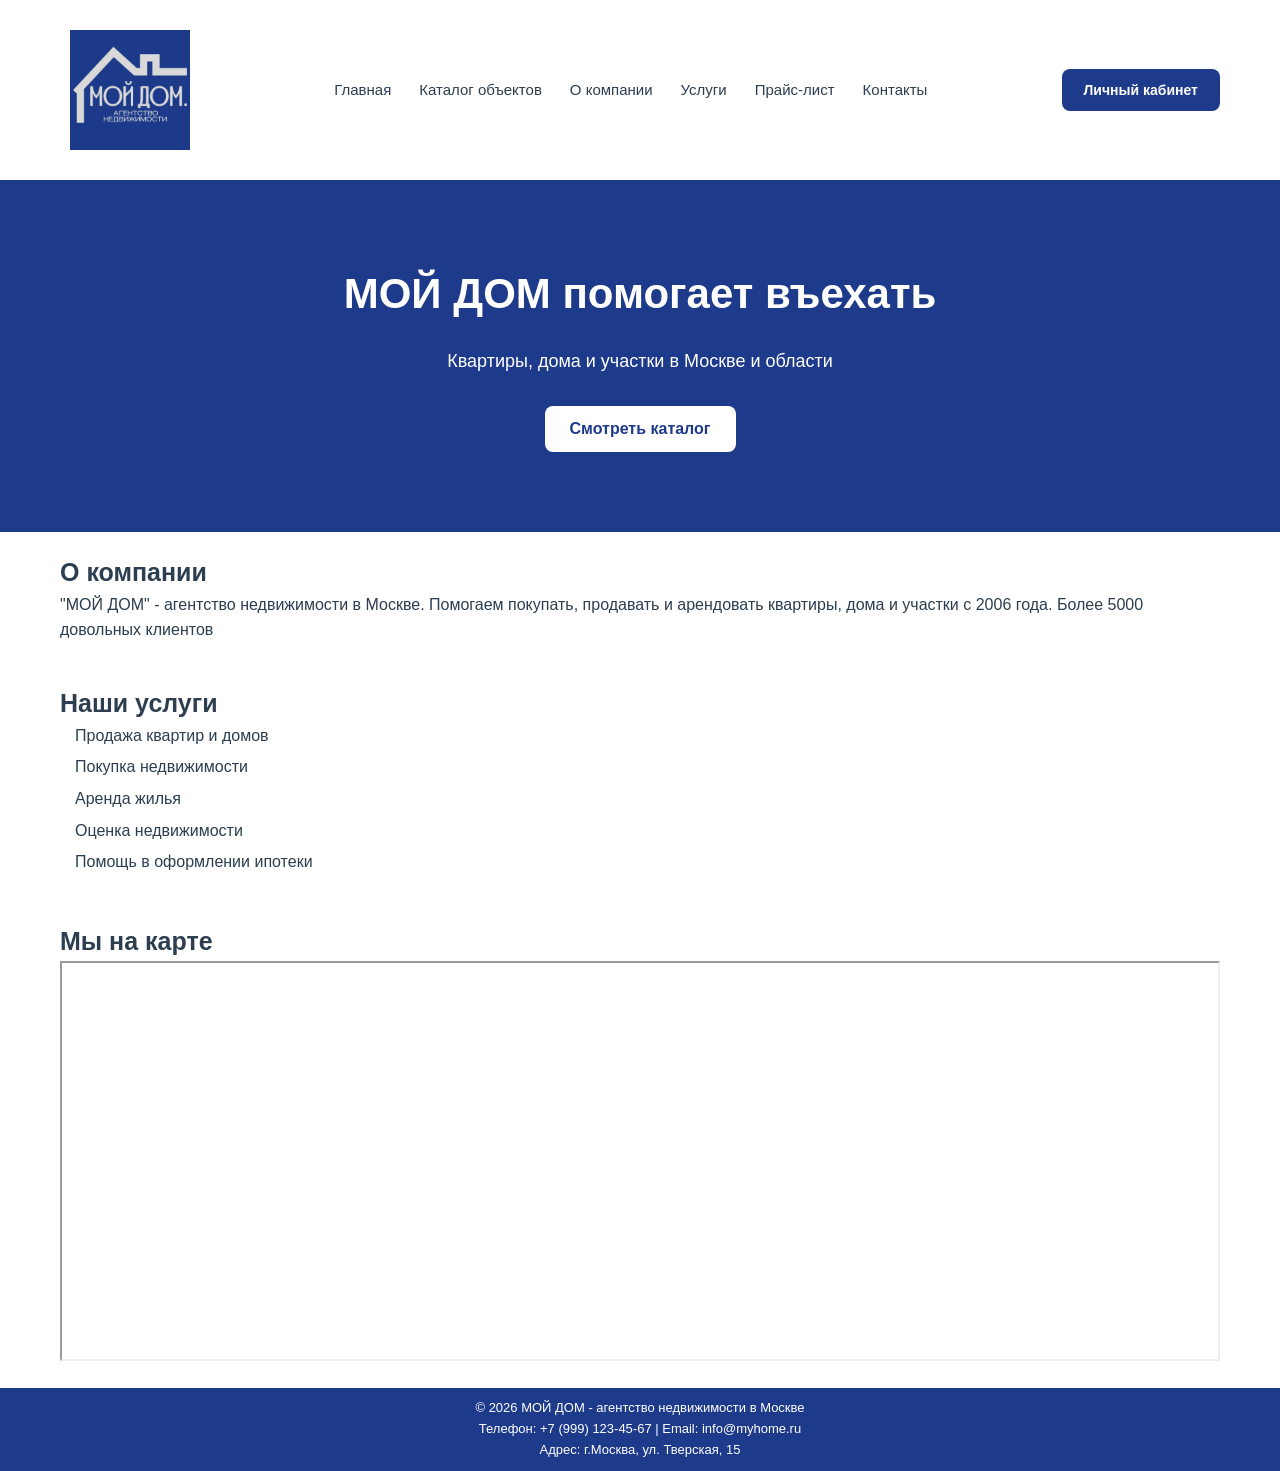
==== index.html @ eed64939 "Загрузка сайта" ====
<!DOCTYPE html>
<html lang="ru">
    <head>
        <meta charset="UTF-8">
        <meta name="viewport" content="width=device-width, initial-scale=1.0">
        <link rel="stylesheet" href="css/styles.css">
        <title>МОЙ ДОМ - агентство недвижимости в Москве</title>
    </head>
    <body>
        <header>
            <div class="container">
                <a href="index.html" class="logo">
                    <img src="images/logo.jpg" alt="МОЙ ДОМ">
                </a>
                <nav>
                    <ul>
                        <li><a href="index.html">Главная</a></li>
                        <li><a href="catalog.html">Каталог объектов</a></li>
                        <li><a href="about.html">О компании</a></li>
                        <li><a href="services.html">Услуги</a></li>
                        <li><a href="price.html">Прайс-лист</a></li>
                        <li><a href="contacts.html">Контакты</a></li>
                    </ul>
                </nav>
                <a href="login.html" class="btn-login">Личный кабинет</a>
            </div>
        </header>

        <main>
            <section class="hero">
                <h1>МОЙ ДОМ помогает въехать</h1>
                <p>Квартиры, дома и участки в Москве и области</p>
                <a href="catalog.html" class="hero-btn">Смотреть каталог</a>
            </section>
            <section class="section">
                <div class="container">
                    <h2>О компании</h2>
                    <p>"МОЙ ДОМ" - агентство недвижимости в Москве. Помогаем покупать, продавать и арендовать квартиры, дома и участки с 2006 года. Более 5000 довольных клиентов</p>
                </div>
            </section>
            <section class="section">
                <div class="container">
                    <h2>Наши услуги</h2>
                    <ul>
                        <li>Продажа квартир и домов</li>
                        <li>Покупка недвижимости</li>
                        <li>Аренда жилья</li>
                        <li>Оценка недвижимости</li>
                        <li>Помощь в оформлении ипотеки</li>
                    </ul>
                </div>
            </section>
            <section class="section">
                <div class="container">
                    <h2>Мы на карте</h2>
                    <iframe src="https://yandex.ru/map-widget/v1/?ll=37.617700%2C55.755800&z=12" width="100%" height="400"></iframe>
                </div>
            </section>
        </main>

        <footer>
            <div class="container">
                <p>&copy; 2026 МОЙ ДОМ - агентство недвижимости в Москве</p>
                <p>Телефон: +7 (999) 123-45-67 | Email: info@myhome.ru</p>
                <p>Адрес: г.Москва, ул. Тверская, 15</p>
            </div>
        </footer>
    </body>
</html>
---- css/styles.css ----
*{
    margin: 0;
    padding: 0;
    box-sizing: border-box;
}

body{
    font-family: 'Segoe UI', Arial, sans-serif;
    color: #2c3e50;
    background-color: #ffffff;
    line-height: 1.6;
}

.container{
    max-width: 1200px;
    margin: 0 auto;
    padding: 0 20px;
}

a{
    text-decoration: none;
    color: inherit;
}

ul{
    list-style: none;
}

header{
    background-color: #ffffff;
    position: sticky;
    top: 0;
    z-index: 100;
}

header .container {
    display: flex;
    align-items: center;
    justify-content: space-between;
    padding: 20px;
}

.logo {
    font-size: 24px;
    font-weight: 700;
    color: #1e3a8a;
}

.logo:hover {
    color: #2563eb;
}

.logo img {
    height: 120px;
    width: auto;
    display: block;
    margin: 10px;
}

nav ul {
    display: flex;
    gap: 28px;
}

nav a {
    font-size: 15px;
    color: #2c3e50;
    font-weight: 500;
}

nav a:hover {
    color: #2563eb;
}

.btn-login {
    background-color: #1e3a8a;
    color: #ffffff;
    padding: 10px 22px;
    border-radius: 8px;
    font-size: 14px;
    font-weight: 600;
}

.btn-login:hover {
    background-color: #2563eb;
}

.hero{
    background-color: #1e3a8a;
    color:#ffffff;
    padding: 80px 0;
    text-align: center;
}

.hero h1{
    font-size: 42px;
    font-weight: 700;
    margin-bottom: 20px;
}

.hero p {
    font-size: 18px;
    margin-bottom: 30px;
}

.hero-btn {
    display: inline-block;
    background-color: #ffffff;
    color: #1e3a8a;
    padding: 10px 25px;
    border-radius: 8px;
    font-weight: 600;
}

.hero-btn:hover {
    background-color: #f0f0f0;
}

.section{
    background-color: #ffffff;
    color: #2c3e50;
    padding: 20px 5px;
}

.section h2{
    font-size: 25px;
    font-weight: 700;
}

.section h3{
    font-size: 15px;
    font-weight: 700;
}

.section ul li {
    font-size: 16px;
    margin-bottom: 6px;
    padding-left: 15px;
}

footer{
    background-color: #1e3a8a;
    color:#ffffff;
    text-align: center;
    padding: 10px;
}

footer p{
    font-size: 13px;
}

.objects-grid{
    display: grid;
    grid-template-columns: repeat(3, 1fr);
    gap: 25px;
    margin-top: 20px;
}

.object-card{
    border-radius: 10px;
}

.object-card img{
    width: 100%;
    height: 200px;
    object-fit: cover;
    border-radius: 10px;
}

.object-info{
    padding: 5px;
}

.object-price{
    font-size: 20px;
    font-weight: 700;
    color: #1e3a8a;
}

.object-title{
    font-size: 13px;
    font-weight: 500;
    color: #7e8599;
}

.object-address{
    font-size: 13px;
    font-weight: 500;
    color: #7e8599;
}

.object-features{
    display: flex;
    gap: 5px;
    font-size: 13px;
    font-weight: 500;
    color: #7e8599;
}

.price-table{
    width: 100%;
    border-collapse:collapse;
    margin-top: 30px;
    margin-bottom: 30px;
}

.price-table th{
    background-color:#1e3a8a;
    color:#ffffff;
    padding: 10px;
    font-size: 16px;
}

.price-table td{
    padding: 10px;
    font-size: 15px;
}

.price-table tbody tr:nth-child(even) {
    background-color: #f8fafc;
}

.price-table tbody tr:nth-child(4) {
    background-color: #fef3c7;
}

.services-list{
    display: grid;
    grid-template-columns: repeat(2, 1fr);
    margin: 10px;
    gap: 10px;
}

.service-item{
    background-color:#f8fafc;
    padding: 25px;
    border-radius: 10px;
}

.service-item h3{
    font-size: 18px;
    font-weight: 600;
    color:#2563eb;
    margin-bottom: 5px;
}

.service-item p{
    font-size: 14px;
    color:#2c3e50;
}

.contacts-list{
    margin:10px;
    background-color:#f8fafc;
    border-radius: 5px;
    padding: 10px;
}

.login-form{
    display:flex;
    flex-direction: column;
    gap: 10px;
    max-width: 500px;
    margin: 30px auto;
    padding: 30px;
    background-color:#e0e5f5;
    border-radius: 10px;
}

.login-form label{
    color:#2c3e50;
    font-weight: 500;
}

.login-form input{
    padding: 5px;
}

.login-form button{
    padding: 5px;
    margin-top: 15px;
    background-color: #1e3a8a;
    color:#ffffff;
    border-radius: 5px;
    font-size: 15px;
    font-weight:600;
    cursor: pointer;
}

.login-form button:hover{
    background-color: #2563eb;
}
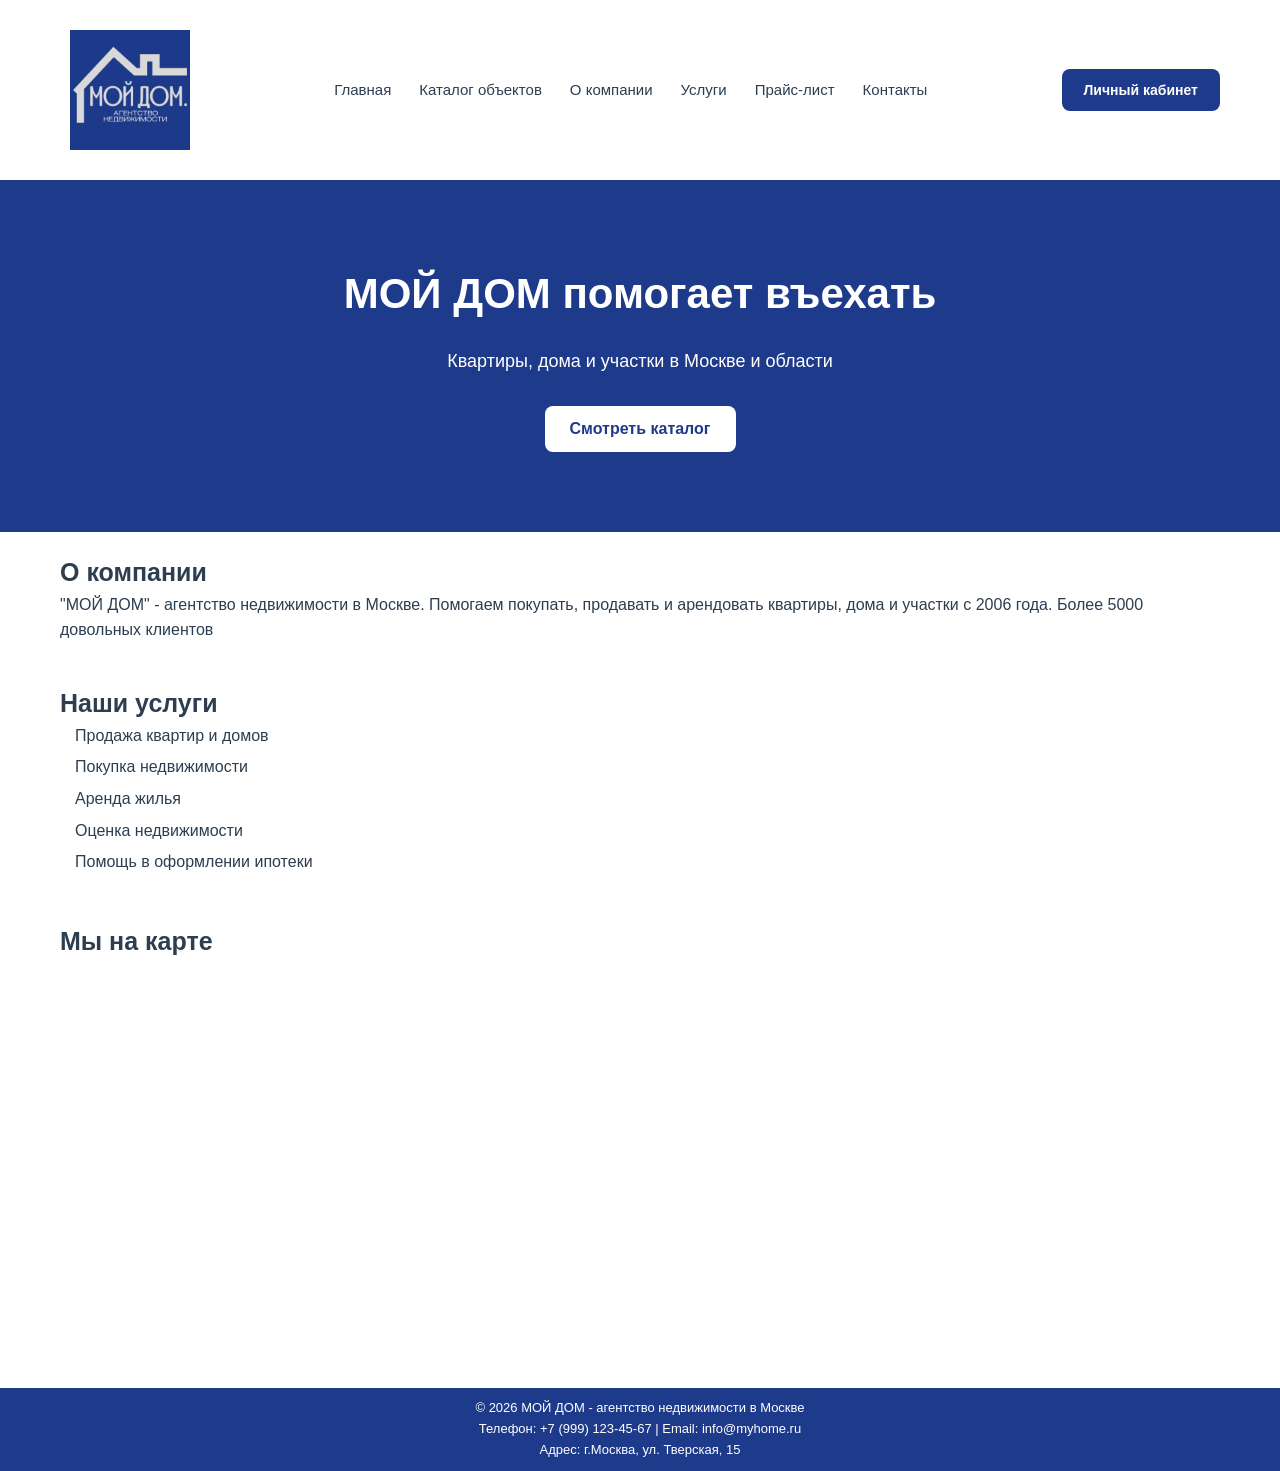
==== commit 0c5893e2: "Добавлен адаптив. Обновлен логотип." ====
--- a/index.html
+++ b/index.html
@@ -3,7 +3,7 @@
     <head>
         <meta charset="UTF-8">
         <meta name="viewport" content="width=device-width, initial-scale=1.0">
-        <link rel="stylesheet" href="css/styles.css">
+        <link rel="stylesheet" href="styles.css">
         <title>МОЙ ДОМ - агентство недвижимости в Москве</title>
     </head>
     <body>
@@ -53,7 +53,7 @@
             <section class="section">
                 <div class="container">
                     <h2>Мы на карте</h2>
-                    <iframe src="https://yandex.ru/map-widget/v1/?ll=37.617700%2C55.755800&z=12" width="100%" height="400"></iframe>
+                    <iframe src="https://yandex.ru/map-widget/v1/?ll=37.617700%2C55.755800&z=12"></iframe>
                 </div>
             </section>
         </main>
@@ -65,5 +65,9 @@
                 <p>Адрес: г.Москва, ул. Тверская, 15</p>
             </div>
         </footer>
+
+        <button id="scrollTop" title="Наверх">^</button>
+
+        <script src="js/script.js"></script>
     </body>
 </html>
--- a/styles.css
+++ b/styles.css
@@ -0,0 +1,397 @@
+*{
+    margin: 0;
+    padding: 0;
+    box-sizing: border-box;
+}
+
+body{
+    font-family: 'Segoe UI', Arial, sans-serif;
+    color: #2c3e50;
+    background-color: #ffffff;
+    line-height: 1.6;
+}
+
+.container{
+    max-width: 1200px;
+    margin: 0 auto;
+    padding: 0 20px;
+}
+
+a{
+    text-decoration: none;
+    color: inherit;
+}
+
+ul{
+    list-style: none;
+}
+
+header{
+    background-color: #ffffff;
+    position: sticky;
+    top: 0;
+    z-index: 100;
+}
+
+header .container {
+    display: flex;
+    align-items: center;
+    justify-content: space-between;
+    padding: 20px;
+}
+
+.logo {
+    font-size: 24px;
+    font-weight: 700;
+    color: #1e3a8a;
+}
+
+.logo:hover {
+    color: #2563eb;
+}
+
+.logo img {
+    height: 120px;
+    width: auto;
+    display: block;
+    margin: 10px;
+}
+
+nav ul {
+    display: flex;
+    gap: 28px;
+}
+
+nav a {
+    font-size: 15px;
+    color: #2c3e50;
+    font-weight: 500;
+}
+
+nav a:hover {
+    color: #2563eb;
+}
+
+.btn-login {
+    background-color: #1e3a8a;
+    color: #ffffff;
+    padding: 10px 22px;
+    border-radius: 8px;
+    font-size: 14px;
+    font-weight: 600;
+}
+
+.btn-login:hover {
+    background-color: #2563eb;
+}
+
+.hero{
+    background-color: #1e3a8a;
+    color:#ffffff;
+    padding: 80px 0;
+    text-align: center;
+}
+
+.hero h1{
+    font-size: 42px;
+    font-weight: 700;
+    margin-bottom: 20px;
+}
+
+.hero p {
+    font-size: 18px;
+    margin-bottom: 30px;
+}
+
+.hero-btn {
+    display: inline-block;
+    background-color: #ffffff;
+    color: #1e3a8a;
+    padding: 10px 25px;
+    border-radius: 8px;
+    font-weight: 600;
+}
+
+.hero-btn:hover {
+    background-color: #f0f0f0;
+}
+
+.section{
+    background-color: #ffffff;
+    color: #2c3e50;
+    padding: 20px 5px;
+}
+
+.section h2{
+    font-size: 25px;
+    font-weight: 700;
+}
+
+.section h3{
+    font-size: 15px;
+    font-weight: 700;
+}
+
+.section ul li {
+    font-size: 16px;
+    margin-bottom: 6px;
+    padding-left: 15px;
+}
+
+footer{
+    background-color: #1e3a8a;
+    color:#ffffff;
+    text-align: center;
+    padding: 10px;
+}
+
+footer p{
+    font-size: 13px;
+}
+
+iframe{
+    width: 100%;
+    height: 400px;
+    border: none;
+}
+
+.objects-grid{
+    display: grid;
+    grid-template-columns: repeat(auto-fill, minmax(250px, 1fr));
+    gap: 25px;
+    margin-top: 20px;
+}
+
+.object-card{
+    border-radius: 10px;
+}
+
+.object-card img{
+    width: 100%;
+    height: 200px;
+    object-fit: cover;
+    border-radius: 10px;
+}
+
+.object-info{
+    padding: 5px;
+}
+
+.object-price{
+    font-size: 20px;
+    font-weight: 700;
+    color: #1e3a8a;
+}
+
+.object-title{
+    font-size: 13px;
+    font-weight: 500;
+    color: #7e8599;
+}
+
+.object-address{
+    font-size: 13px;
+    font-weight: 500;
+    color: #7e8599;
+}
+
+.object-features{
+    display: flex;
+    gap: 5px;
+    font-size: 13px;
+    font-weight: 500;
+    color: #7e8599;
+}
+
+.price-table{
+    width: 100%;
+    border-collapse:collapse;
+    margin-top: 30px;
+    margin-bottom: 30px;
+}
+
+.price-table th{
+    background-color:#1e3a8a;
+    color:#ffffff;
+    padding: 10px;
+    font-size: 16px;
+}
+
+.price-table td{
+    padding: 10px;
+    font-size: 15px;
+}
+
+.price-table tbody tr:nth-child(even) {
+    background-color: #f8fafc;
+}
+
+.price-table tbody tr:nth-child(4) {
+    background-color: #fef3c7;
+}
+
+.services-list{
+    display: grid;
+    grid-template-columns: repeat(2, 1fr);
+    margin: 10px;
+    gap: 10px;
+}
+
+.service-item{
+    background-color:#f8fafc;
+    padding: 25px;
+    border-radius: 10px;
+}
+
+.service-item h3{
+    font-size: 18px;
+    font-weight: 600;
+    color:#2563eb;
+    margin-bottom: 5px;
+}
+
+.service-item p{
+    font-size: 14px;
+    color:#2c3e50;
+}
+
+.contacts-list{
+    margin:10px;
+    background-color:#f8fafc;
+    border-radius: 5px;
+    padding: 10px;
+}
+
+.login-form{
+    display:flex;
+    flex-direction: column;
+    gap: 10px;
+    max-width: 500px;
+    margin: 30px auto;
+    padding: 30px;
+    background-color:#e0e5f5;
+    border-radius: 10px;
+}
+
+.login-form label{
+    color:#2c3e50;
+    font-weight: 500;
+}
+
+.login-form input{
+    padding: 5px;
+}
+
+.login-form button{
+    padding: 5px;
+    margin-top: 15px;
+    background-color: #1e3a8a;
+    color:#ffffff;
+    border-radius: 5px;
+    font-size: 15px;
+    font-weight:600;
+    cursor: pointer;
+}
+
+.login-form button:hover{
+    background-color: #2563eb;
+}
+
+.register-link {
+    color: #2563eb;
+    font-weight: 600;
+}
+
+.register-link:hover {
+    color: #1e3a8a;
+    text-decoration: underline;
+}
+
+.register-link:visited {
+    color: #6b21a8;
+}
+
+.register-link:active {
+    color: #dc2626;
+}
+
+#scrollTop{
+    position:fixed;
+    bottom:30px;
+    right:30px;
+    background-color: #ffffff;
+    color: #2c3e50;
+    padding: 10px 16px;
+    border-radius: 50%;
+    font-size: 20px;
+    cursor: pointer;
+    display: none;
+    z-index: 200; 
+}
+
+#scrollTop:hover{
+    background-color: #2563eb;
+}
+
+@media (max-width: 900px){
+    .objects-grid{
+        grid-template-columns: repeat(2, 1fr);
+    }
+
+    .services-list{
+        grid-template-columns: 1fr;
+    }
+
+    nav ul{
+        gap: 12px;
+        flex-wrap: wrap;
+        justify-content: center;
+    }
+
+    nav a{
+        font-size: 14px;
+    }
+
+    .btn-login{
+        padding: 8px 15px;
+        font-size: 12px;
+    }
+
+    .logo img{
+        height: 60px;
+    }
+}
+
+@media (max-width: 600px){
+    .objects-grid{
+        grid-template-columns: 1fr;
+    }
+
+    .hero h1{
+        font-size: 28px;
+    }
+
+    .hero p{
+        font-size: 12px;
+    }
+
+    header .container{
+        flex-wrap: wrap;
+        gap: 10px;
+        justify-content: center;
+    }
+
+    nav ul{
+        flex-wrap: wrap;
+        gap: 10px;
+    }
+
+    .btn-login{
+        padding: 8px 15px;
+        font-size: 12px;
+    }
+
+    .logo img{
+        height: 40px;
+    }
+}
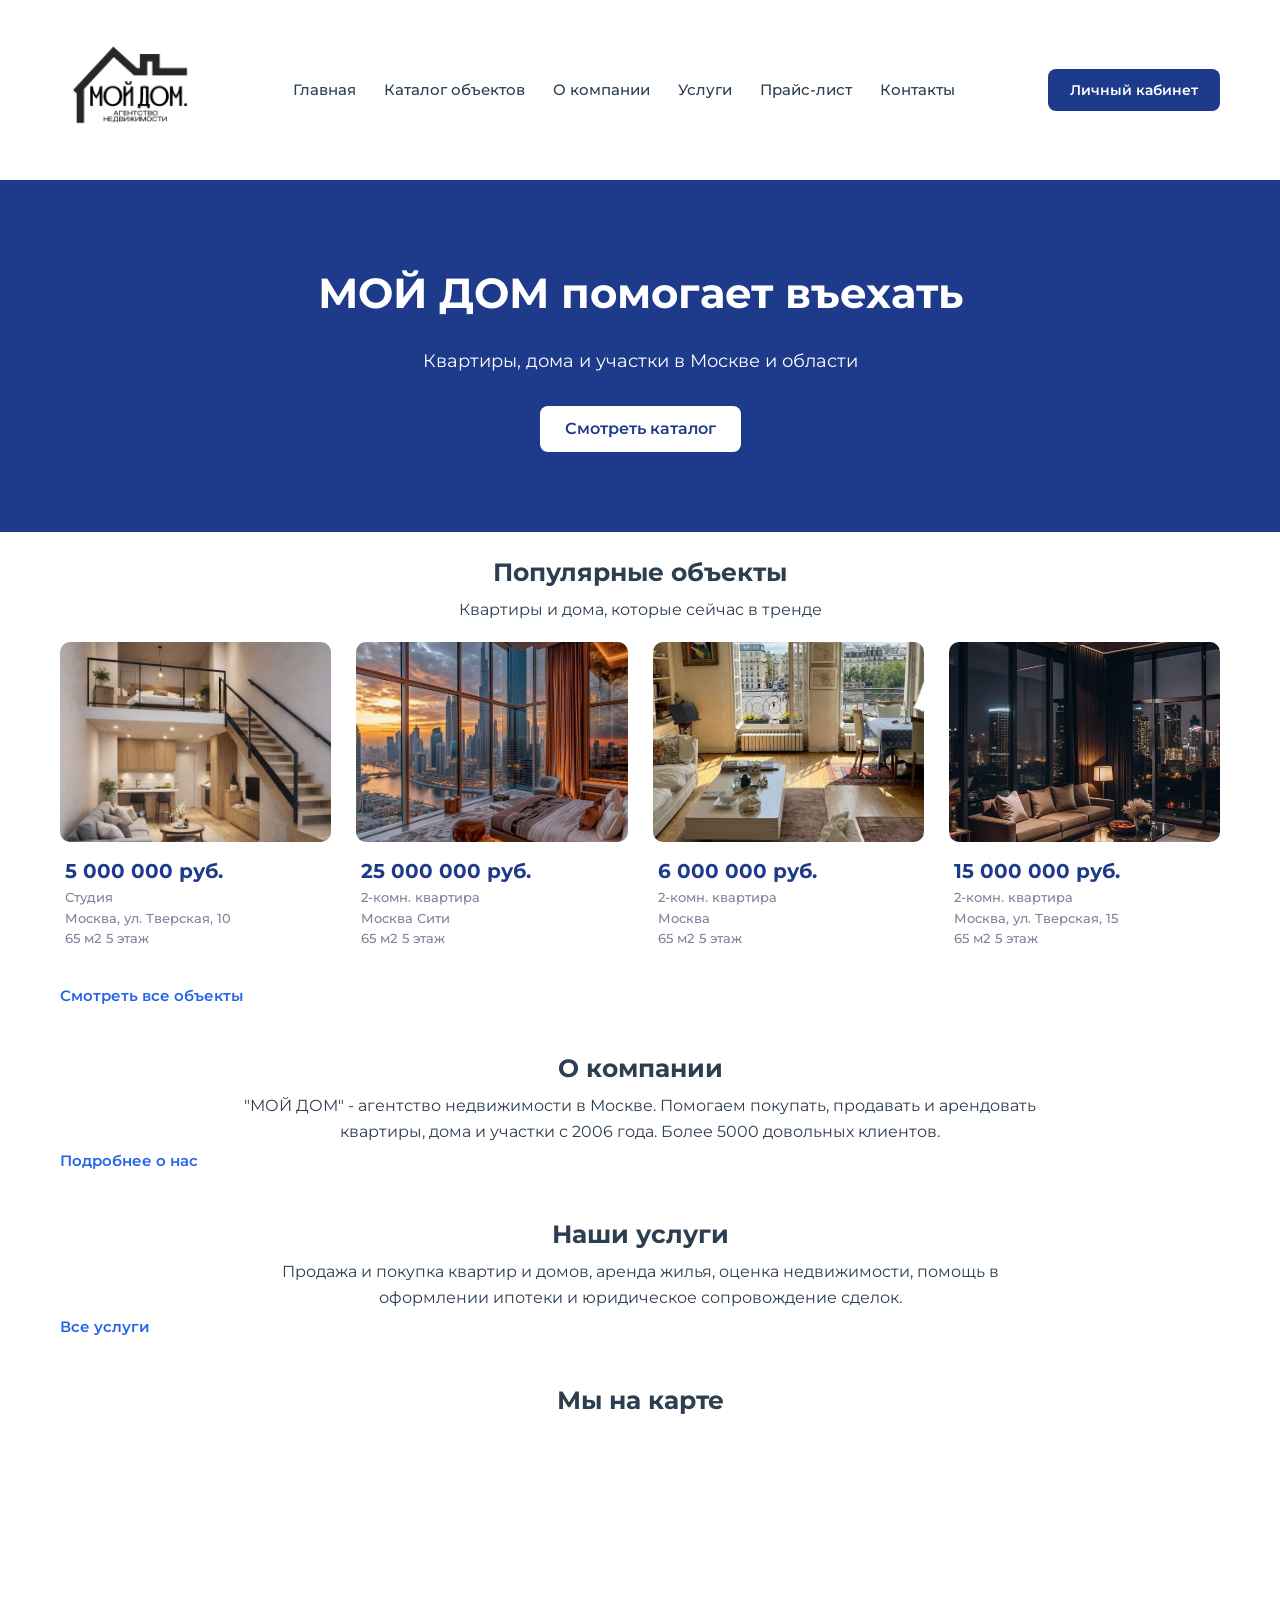
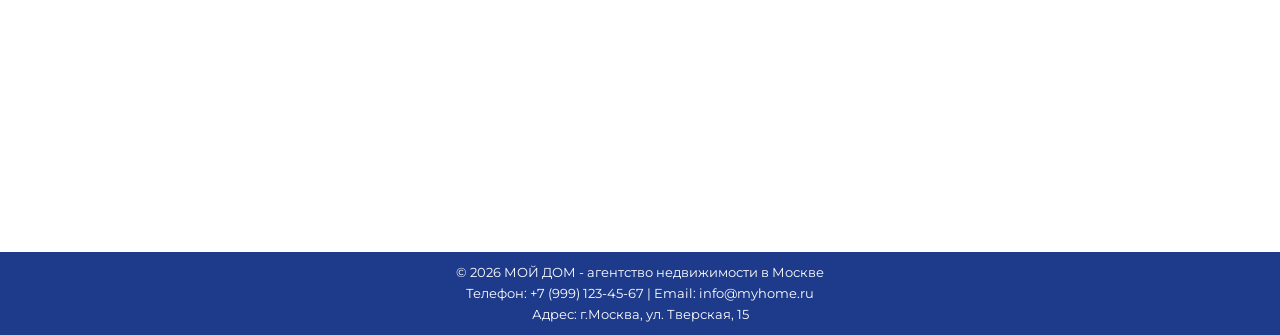
==== commit 80f59903: "Обновлен интерфейс" ====
--- a/index.html
+++ b/index.html
@@ -3,6 +3,7 @@
     <head>
         <meta charset="UTF-8">
         <meta name="viewport" content="width=device-width, initial-scale=1.0">
+        <link href="https://fonts.googleapis.com/css2?family=Montserrat:wght@400;500;600;700&display=swap" rel="stylesheet">
         <link rel="stylesheet" href="styles.css">
         <title>МОЙ ДОМ - агентство недвижимости в Москве</title>
     </head>
@@ -10,7 +11,7 @@
         <header>
             <div class="container">
                 <a href="index.html" class="logo">
-                    <img src="images/logo.jpg" alt="МОЙ ДОМ">
+                    <img src="images/logo.png" alt="МОЙ ДОМ">
                 </a>
                 <nav>
                     <ul>
@@ -32,24 +33,86 @@
                 <p>Квартиры, дома и участки в Москве и области</p>
                 <a href="catalog.html" class="hero-btn">Смотреть каталог</a>
             </section>
+
+            <section class="section">
+                <div class="container">
+                    <h2>Популярные объекты</h2>
+                    <p>Квартиры и дома, которые сейчас в тренде</p>
+                    <div class="objects-grid">
+
+                        <div class="object-card">
+                            <img src="images/kv1.jpg" alt="Студия">
+                            <div class="object-info">
+                                <p class="object-price">5 000 000 руб.</p>
+                                <p class="object-title">Студия</p>
+                                <p class="object-address">Москва, ул. Тверская, 10</p>
+                                <div class="object-features">
+                                    <span>65 м2</span>
+                                    <span>5 этаж</span>
+                                </div>
+                            </div>
+                        </div>
+
+                        <div class="object-card">
+                            <img src="images/kv2.jpg" alt="Квартира">
+                            <div class="object-info">
+                                <p class="object-price">25 000 000 руб.</p>
+                                <p class="object-title">2-комн. квартира</p>
+                                <p class="object-address">Москва Сити</p>
+                                <div class="object-features">
+                                    <span>65 м2</span>
+                                    <span>5 этаж</span>
+                                </div>
+                            </div>
+                        </div>
+
+                        <div class="object-card">
+                            <img src="images/kv3.jpg" alt="Квартира">
+                            <div class="object-info">
+                                <p class="object-price">6 000 000 руб.</p>
+                                <p class="object-title">2-комн. квартира</p>
+                                <p class="object-address">Москва</p>
+                                <div class="object-features">
+                                    <span>65 м2</span>
+                                    <span>5 этаж</span>
+                                </div>
+                            </div>
+                        </div>
+
+                        <div class="object-card">
+                            <img src="images/kv4.jpg" alt="Квартира">
+                            <div class="object-info">
+                                <p class="object-price">15 000 000 руб.</p>
+                                <p class="object-title">2-комн. квартира</p>
+                                <p class="object-address">Москва, ул. Тверская, 15</p>
+                                <div class="object-features">
+                                    <span>65 м2</span>
+                                    <span>5 этаж</span>
+                                </div>
+                            </div>
+                        </div>
+
+                        <a href="catalog.html" class="more-link">Смотреть все объекты</a>
+                    </div>   
+                </div>
+            </section>
+
             <section class="section">
                 <div class="container">
                     <h2>О компании</h2>
-                    <p>"МОЙ ДОМ" - агентство недвижимости в Москве. Помогаем покупать, продавать и арендовать квартиры, дома и участки с 2006 года. Более 5000 довольных клиентов</p>
+                    <p>"МОЙ ДОМ" - агентство недвижимости в Москве. Помогаем покупать, продавать и арендовать квартиры, дома и участки с 2006 года. Более 5000 довольных клиентов.</p>
+                    <a href="about.html" class="more-link">Подробнее о нас</a>
                 </div>
             </section>
+
             <section class="section">
                 <div class="container">
                     <h2>Наши услуги</h2>
-                    <ul>
-                        <li>Продажа квартир и домов</li>
-                        <li>Покупка недвижимости</li>
-                        <li>Аренда жилья</li>
-                        <li>Оценка недвижимости</li>
-                        <li>Помощь в оформлении ипотеки</li>
-                    </ul>
+                    <p>Продажа и покупка квартир и домов, аренда жилья, оценка недвижимости, помощь в оформлении ипотеки и юридическое сопровождение сделок.</p>
+                    <a href="services.html" class="more-link">Все услуги</a>
                 </div>
             </section>
+
             <section class="section">
                 <div class="container">
                     <h2>Мы на карте</h2>
--- a/styles.css
+++ b/styles.css
@@ -5,7 +5,7 @@
 }
 
 body{
-    font-family: 'Segoe UI', Arial, sans-serif;
+    font-family: 'Montserrat', Arial, sans-serif;
     color: #2c3e50;
     background-color: #ffffff;
     line-height: 1.6;
@@ -125,17 +125,41 @@
 .section h2{
     font-size: 25px;
     font-weight: 700;
+    padding-bottom: 5px;
+    text-align: center;
 }
 
 .section h3{
-    font-size: 15px;
+    font-size: 18px;
     font-weight: 700;
+    padding: 5px;
+    text-align: center;
+}
+
+.section p{
+    max-width: 800px;
+    margin: 0 auto;
+    text-align: center;
 }
 
 .section ul li {
     font-size: 16px;
     margin-bottom: 6px;
     padding-left: 15px;
+    text-align: center;
+}
+
+.more-link{
+    display: inline-block;
+    margin-top: 5px;
+    color: #2563eb;
+    font-weight: 600;
+    font-size: 15px;
+}
+
+.more-link:hover{
+    color:  #1e3a8a;
+    text-decoration: underline;
 }
 
 footer{
@@ -175,6 +199,10 @@
 
 .object-info{
     padding: 5px;
+}
+
+.object-info p{
+    text-align: left;
 }
 
 .object-price{
@@ -260,6 +288,12 @@
     background-color:#f8fafc;
     border-radius: 5px;
     padding: 10px;
+}
+
+.section .contacts-list li{
+    font-size: 16px;
+    margin-bottom: 10px;
+    text-align: left;
 }
 
 .login-form{
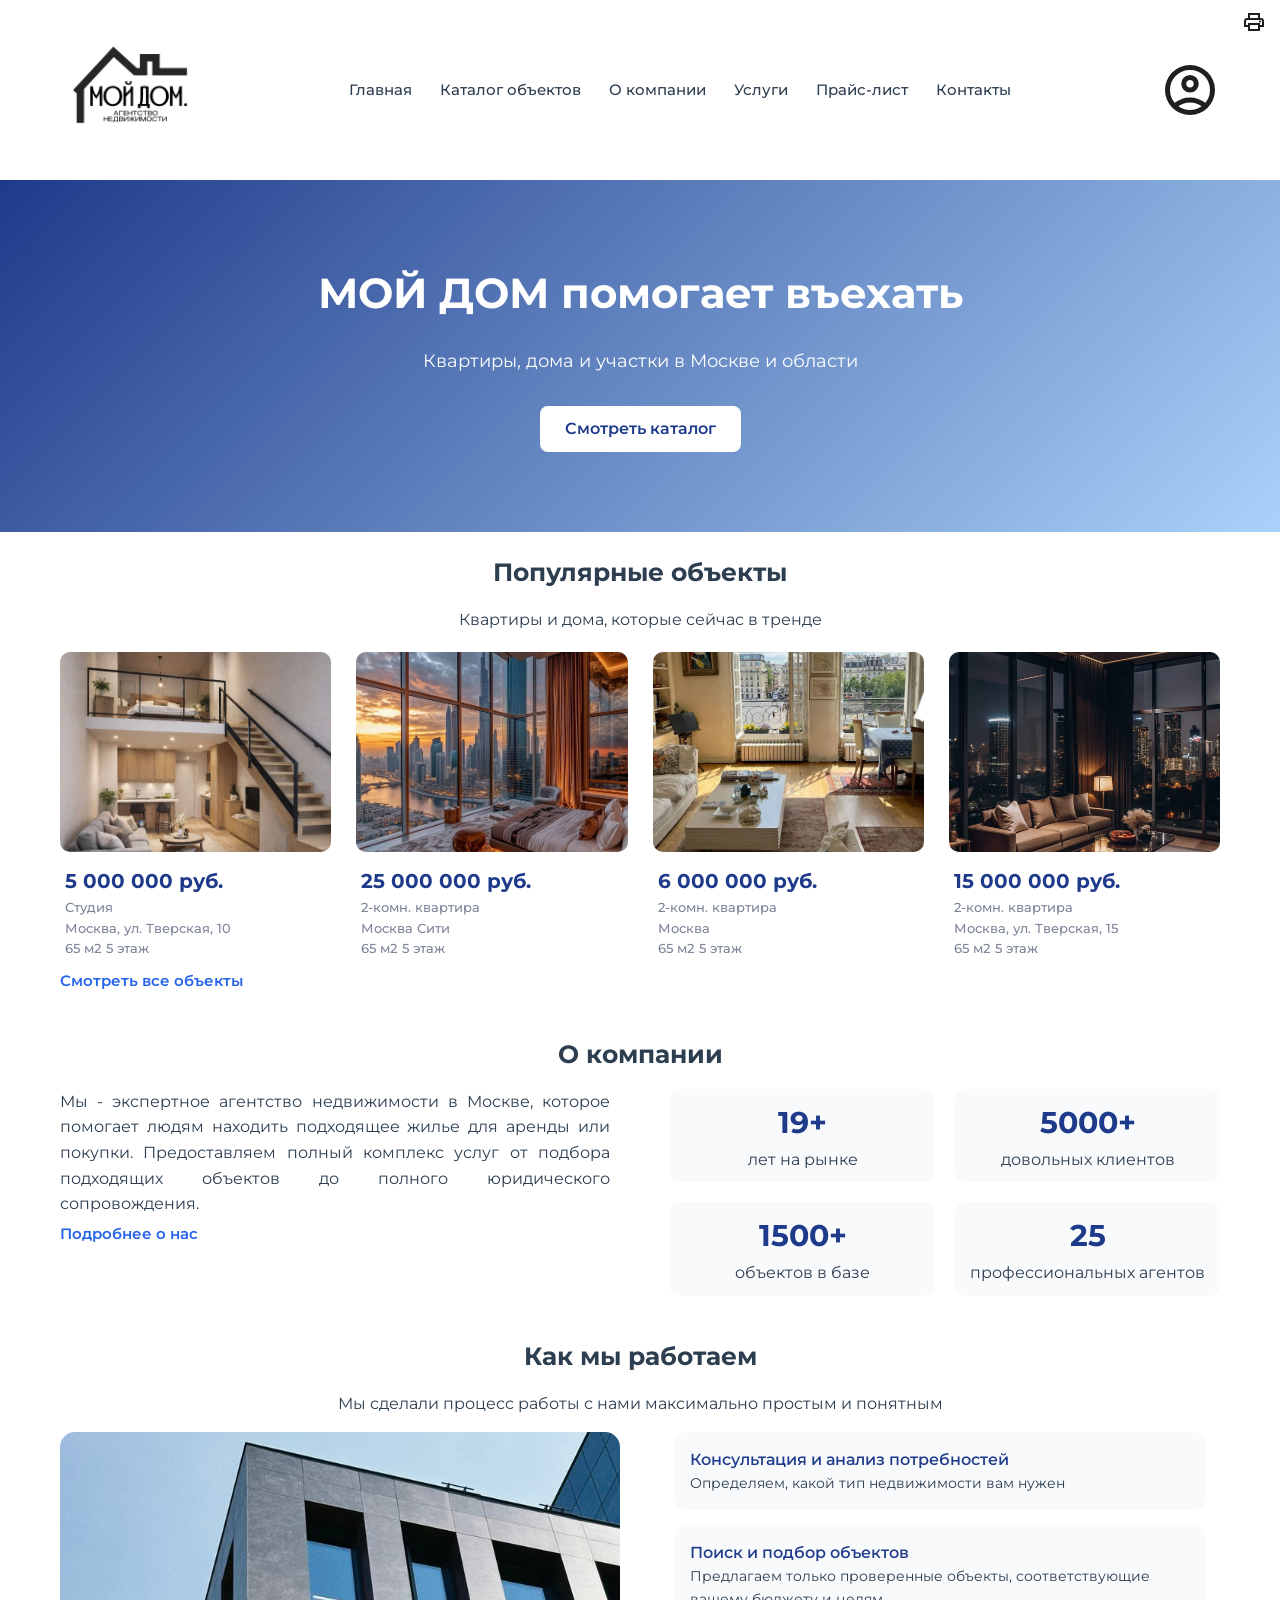
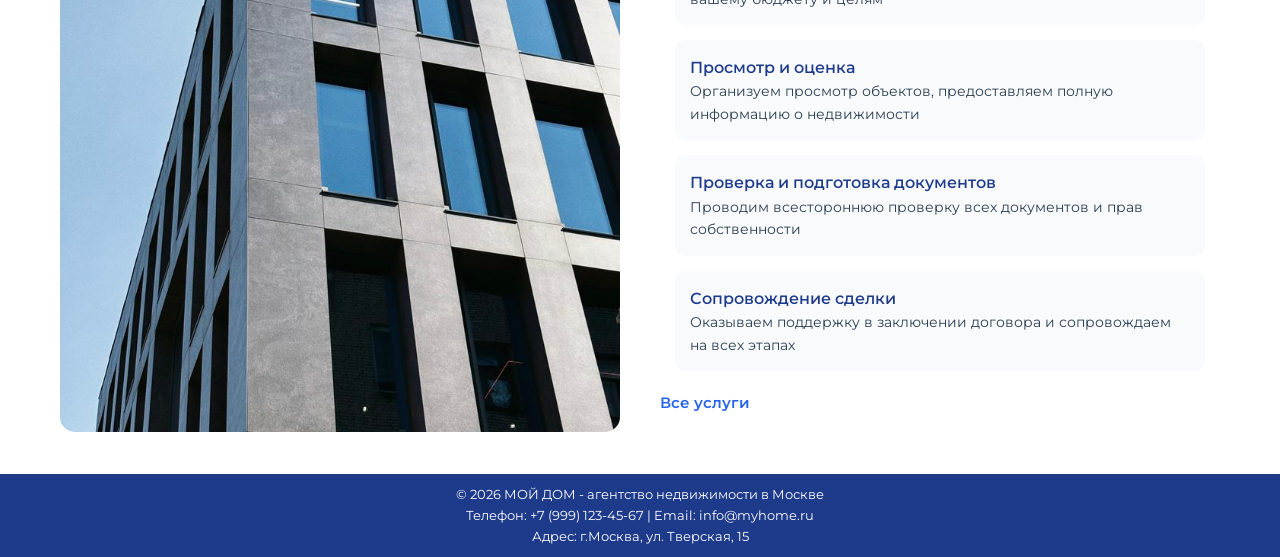
==== commit 2901012b: "Добавлен умный фильтр и версия для печати" ====
--- a/index.html
+++ b/index.html
@@ -10,10 +10,15 @@
     <body>
         <header>
             <div class="container">
+                <button class="burger-menu" id="burgerBtn" aria-label="Открыть меню">
+                    <span></span>
+                    <span></span>
+                    <span></span>
+                </button>
                 <a href="index.html" class="logo">
                     <img src="images/logo.png" alt="МОЙ ДОМ">
                 </a>
-                <nav>
+                <nav id="mainNav">
                     <ul>
                         <li><a href="index.html">Главная</a></li>
                         <li><a href="catalog.html">Каталог объектов</a></li>
@@ -23,9 +28,13 @@
                         <li><a href="contacts.html">Контакты</a></li>
                     </ul>
                 </nav>
-                <a href="login.html" class="btn-login">Личный кабинет</a>
+                <a href="login.html" class="btn-login">
+                    <img src="images/user-icon.svg" alt="Личный кабинет">
+                </a>
             </div>
         </header>
+
+        <button id="printBtn" class="btn-print" title="Версия для печати"><img src="images/print-icon.svg"></button>
 
         <main>
             <section class="hero">
@@ -91,34 +100,77 @@
                                 </div>
                             </div>
                         </div>
-
-                        <a href="catalog.html" class="more-link">Смотреть все объекты</a>
                     </div>   
+                    <a href="catalog.html" class="more-link">Смотреть все объекты</a>
                 </div>
             </section>
 
             <section class="section">
                 <div class="container">
                     <h2>О компании</h2>
-                    <p>"МОЙ ДОМ" - агентство недвижимости в Москве. Помогаем покупать, продавать и арендовать квартиры, дома и участки с 2006 года. Более 5000 довольных клиентов.</p>
-                    <a href="about.html" class="more-link">Подробнее о нас</a>
+                    <div class="about-wrapper">
+                        <div class="about-text">
+                            <p>Мы - экспертное агентство недвижимости в Москве, которое помогает людям находить подходящее жилье для аренды или покупки. 
+                                Предоставляем полный комплекс услуг от подбора подходящих объектов до полного юридического сопровождения.</p>
+                            <a href="about.html" class="more-link">Подробнее о нас</a>
+                        </div>
+                        <div class="about-stats">
+                            <div class="stat-item">
+                                <p class="stat-number">19+</p>
+                                <p class="stat-label">лет на рынке</p>
+                            </div>
+                            <div class="stat-item">
+                                <p class="stat-number">5000+</p>
+                                <p class="stat-label">довольных клиентов</p>
+                            </div>
+                            <div class="stat-item">
+                                <p class="stat-number">1500+</p>
+                                <p class="stat-label">объектов в базе</p>
+                            </div>
+                            <div class="stat-item">
+                                <p class="stat-number">25</p>
+                                <p class="stat-label">профессиональных агентов</p>
+                            </div>
+                        </div>
+                    </div>
                 </div>
             </section>
 
             <section class="section">
                 <div class="container">
-                    <h2>Наши услуги</h2>
-                    <p>Продажа и покупка квартир и домов, аренда жилья, оценка недвижимости, помощь в оформлении ипотеки и юридическое сопровождение сделок.</p>
-                    <a href="services.html" class="more-link">Все услуги</a>
+                    <h2>Как мы работаем</h2>
+                    <p class="service-text">Мы сделали процесс работы с нами максимально простым и понятным</p>
+                    <div class="service-wrapper">
+                        <div class="service-main">
+                            <img src="images/serv_pic.jpg" alt="Дом"> 
+                        </div>
+                        <div class="service-info">
+                            <div class="serv-item">
+                                <p class="serv-title">Консультация и анализ потребностей</p>
+                                <p class="serv-label">Определяем, какой тип недвижимости вам нужен</p>
+                            </div>
+                            <div class="serv-item">
+                                <p class="serv-title">Поиск и подбор объектов</p>
+                                <p class="serv-label">Предлагаем только проверенные объекты, соответствующие вашему бюджету и целям</p>
+                            </div>
+                            <div class="serv-item">
+                                <p class="serv-title">Просмотр и оценка</p>
+                                <p class="serv-label">Организуем просмотр объектов, предоставляем полную информацию о недвижимости</p>
+                            </div>
+                            <div class="serv-item">
+                                <p class="serv-title">Проверка и подготовка документов</p>
+                                <p class="serv-label">Проводим всестороннюю проверку всех документов и прав собственности</p>
+                            </div>
+                            <div class="serv-item">
+                                <p class="serv-title">Сопровождение сделки</p>
+                                <p class="serv-label">Оказываем поддержку в заключении договора и сопровождаем на всех этапах</p>
+                            </div>
+                            <a href="services.html" class="more-link">Все услуги</a>
+                        </div>
+                    </div>
                 </div>
             </section>
 
-            <section class="section">
-                <div class="container">
-                    <h2>Мы на карте</h2>
-                    <iframe src="https://yandex.ru/map-widget/v1/?ll=37.617700%2C55.755800&z=12"></iframe>
-                </div>
-            </section>
         </main>
 
         <footer>
@@ -131,6 +183,7 @@
 
         <button id="scrollTop" title="Наверх">^</button>
 
+        <script src="https://ajax.googleapis.com/ajax/libs/jquery/3.7.1/jquery.min.js"></script>
         <script src="js/script.js"></script>
     </body>
 </html>
--- a/styles.css
+++ b/styles.css
@@ -73,20 +73,23 @@
 }
 
 .btn-login {
-    background-color: #1e3a8a;
-    color: #ffffff;
-    padding: 10px 22px;
-    border-radius: 8px;
-    font-size: 14px;
-    font-weight: 600;
+    height: 60px;
+    width: auto;
+    display: block;
+}
+
+.btn-login img{
+    height: 60px;
+    width: auto;
 }
 
 .btn-login:hover {
-    background-color: #2563eb;
+    background-color: #f0f0f0;
 }
 
 .hero{
-    background-color: #1e3a8a;
+    /*background-color: #1e3a8a;*/
+    background: linear-gradient(135deg, #1e3a8a, #aad2f9);
     color:#ffffff;
     padding: 80px 0;
     text-align: center;
@@ -96,6 +99,8 @@
     font-size: 42px;
     font-weight: 700;
     margin-bottom: 20px;
+    margin-left: 10px;
+    margin-right: 10px;
 }
 
 .hero p {
@@ -125,7 +130,7 @@
 .section h2{
     font-size: 25px;
     font-weight: 700;
-    padding-bottom: 5px;
+    padding-bottom: 15px;
     text-align: center;
 }
 
@@ -134,6 +139,7 @@
     font-weight: 700;
     padding: 5px;
     text-align: center;
+    color: #1e3a8a;
 }
 
 .section p{
@@ -147,6 +153,69 @@
     margin-bottom: 6px;
     padding-left: 15px;
     text-align: center;
+}
+
+.about-wrapper{
+    display: grid;
+    grid-template-columns: 1fr 1fr;
+    gap: 60px;
+}
+
+.about-text p{
+    text-align: justify;
+}
+
+.about-stats{
+    display: grid;
+    grid-template-columns: 1fr 1fr;
+    gap: 20px;
+}
+
+.stat-item{
+    background-color: #f8fafc;
+    padding: 10px;
+    border-radius: 10px;
+}
+
+.stat-number{
+    font-size: 30px;
+    font-weight: 700;
+    color: #1e3a8a;
+}
+
+.service-wrapper{
+    display: grid;
+    grid-template-columns: 1fr 1fr;
+    gap: 40px;
+}
+
+.service-info p{
+    text-align: left;
+}
+
+.service-main img{
+    width: 100%;
+    height: 600px;
+    object-fit: cover;
+    border-radius: 15px;
+    margin: 15px 0;
+}
+
+.serv-item{
+    background-color: #f8fafc;
+    padding: 15px;
+    border-radius: 10px;
+    margin: 15px;
+}
+
+.serv-title{
+    font-size: 16px;
+    font-weight: 550;
+    color:#1e3a8a;
+}
+
+.serv-label{
+    font-size: 14px;
 }
 
 .more-link{
@@ -229,6 +298,50 @@
     font-size: 13px;
     font-weight: 500;
     color: #7e8599;
+}
+
+.history-block{
+    display: grid;
+    grid-template-columns: 1fr 1fr;
+    gap: 40px;
+}
+
+.history-block img{
+    width: 100%;
+    height: auto;
+    max-height: 500px;
+    object-fit: cover;
+    border-radius: 10px;
+}
+
+.history-text p{
+    text-align: left;
+    margin-bottom: 15px;
+}
+
+.team-grid{
+    display: grid;
+    grid-template-columns: repeat(3, 1fr);
+    gap: 20px;
+}
+
+.team-item img{
+    height: 200px;
+    width: auto;
+}
+
+.team-item{
+    padding: 15px;
+    border-radius: 10px;
+    margin-top: 15px;
+    text-align: center;
+}
+
+.principles-item{
+    background-color: #f8fafc;
+    padding: 10px;
+    border-radius: 10px;
+    margin: 10px;
 }
 
 .price-table{
@@ -367,6 +480,62 @@
     background-color: #2563eb;
 }
 
+.burger-menu{
+    display: none;
+}
+
+.btn-print{
+    background: none;
+    border: none;
+    padding: 8px 12px;
+    cursor: pointer;
+    z-index: 200;
+    position: fixed;
+    top: 2px;
+    right: 2px;
+}
+
+.btn-print img{
+    height: 24px;
+    width: 24px;
+    display: block;
+}
+
+.btn-print:hover{
+    background-color: #f0f0f0;
+}
+
+.catalog-layout{
+    display: grid;
+    grid-template-columns: 280px 1fr;
+    gap: 30px;
+    margin-top: 30px;
+}
+
+.filters{
+    background-color:#f8fafc;
+    border-radius: 10px;
+    padding: 20px;
+    height: fit-content;
+    position: sticky;
+    top: 180px;
+}
+
+.filter-group label{
+    cursor: pointer;
+    color:#2c3e50;
+}
+
+.filter-group input[type="checkbox"]{
+    margin-right: 8px;
+    cursor: pointer;
+}
+
+#filters input:disabled{
+    opacity: 0.4;
+    cursor: not-allowed;
+}
+
 @media (max-width: 900px){
     .objects-grid{
         grid-template-columns: repeat(2, 1fr);
@@ -377,22 +546,102 @@
     }
 
     nav ul{
-        gap: 12px;
-        flex-wrap: wrap;
-        justify-content: center;
+        flex-direction: column;
+        gap: 15px;
+        align-items: center;
     }
 
     nav a{
         font-size: 14px;
-    }
-
-    .btn-login{
-        padding: 8px 15px;
-        font-size: 12px;
-    }
-
-    .logo img{
-        height: 60px;
+        padding-bottom: 4px;
+        border-bottom: 2px solid transparent;
+        transition: border-color 0.2s;
+    }
+
+    nav a:hover{
+        border-bottom: 2px solid #2563eb;
+    }
+
+    nav{
+        display: none;
+        position: absolute;
+        top: 100%;
+        left: 0;
+        width: 100%;
+        background-color: #ffffff;
+        box-shadow: 0 5px 15px rgba(0,0,0,0.1);
+        padding: 20px;
+        z-index: 99;
+    }
+
+    nav.active{
+        display: block;
+    }
+
+    .btn-login {
+        height: 45px;
+        width: auto;
+        display: block;
+        margin-left: auto;
+    }
+
+    .btn-login img{
+        height: 45px;  
+        width: auto;
+    }
+
+    .logo{
+        display: flex;
+        justify-content: center;
+    }
+
+    .about-wrapper{
+        grid-template-columns: 1fr;
+    }
+
+    .history-block{
+        grid-template-columns: 1fr;
+    }
+
+    .service-wrapper{
+        grid-template-columns: 1fr;
+    }
+
+    .principles-grid{
+        grid-template-columns: 1fr;
+    }
+
+    .history-block img,
+    .service-main img {
+        height: 300px;
+    }
+
+    .burger-menu{
+        display: flex;
+        flex-direction: column;
+        justify-content: space-between;
+        width: 30px;
+        height: 24px;
+        background: none;
+        border: none;
+        cursor:pointer;
+        padding: 0;
+        margin-right: auto;
+    }
+
+    .burger-menu span{
+        width: 100%;
+        height: 3px;
+        background-color:black;
+        border-radius: 2px;
+    }
+
+    .catalog-layout{
+        grid-template-columns: 1fr;
+    }
+
+    .filters{
+        position: static;
     }
 }
 
@@ -420,12 +669,70 @@
         gap: 10px;
     }
 
-    .btn-login{
-        padding: 8px 15px;
-        font-size: 12px;
-    }
-
     .logo img{
         height: 40px;
     }
+
+    .btn-login {
+        height: 32px;
+    }
+
+    .btn-login img{
+        height: 32px;
+    }
+
+    .team-grid{
+        grid-template-columns: 1fr;
+    }
+
+    .history-block img,
+    .service-main img {
+        display: none;
+    }
+
+    .stat-item{
+    padding: 5px;
+    border-radius: 5px;
+}
+    .burger-menu{
+        width: 25px;
+        height: 20px;
+    }
+}
+
+.print-mode header,
+.print-mode footer,
+.print-mode #scrollTop,
+.print-mode .more-link,
+.print-mode iframe,
+.print-mode .service-main img,
+.print-mode .history-block img,
+.print-mode .hero-btn,
+.print-mode .object-card img,
+.print-mode .team-item img{
+    display: none !important;
+}
+
+.print-mode .section{
+    padding: 10px 0;
+}
+
+.print-mode .hero{
+    padding: 20px 0;
+    border-bottom: 2px solid #000000;
+}
+
+.print-mode *{
+    box-shadow: none !important;
+    text-shadow: none !important;
+    color:#000000 !important;
+    background-color: #ffffff !important;
+}
+
+.print-mode .service-wrapper{
+    grid-template-columns: 1fr;
+}
+
+.print-mode .history-block{
+    grid-template-columns: 1fr;
 }
